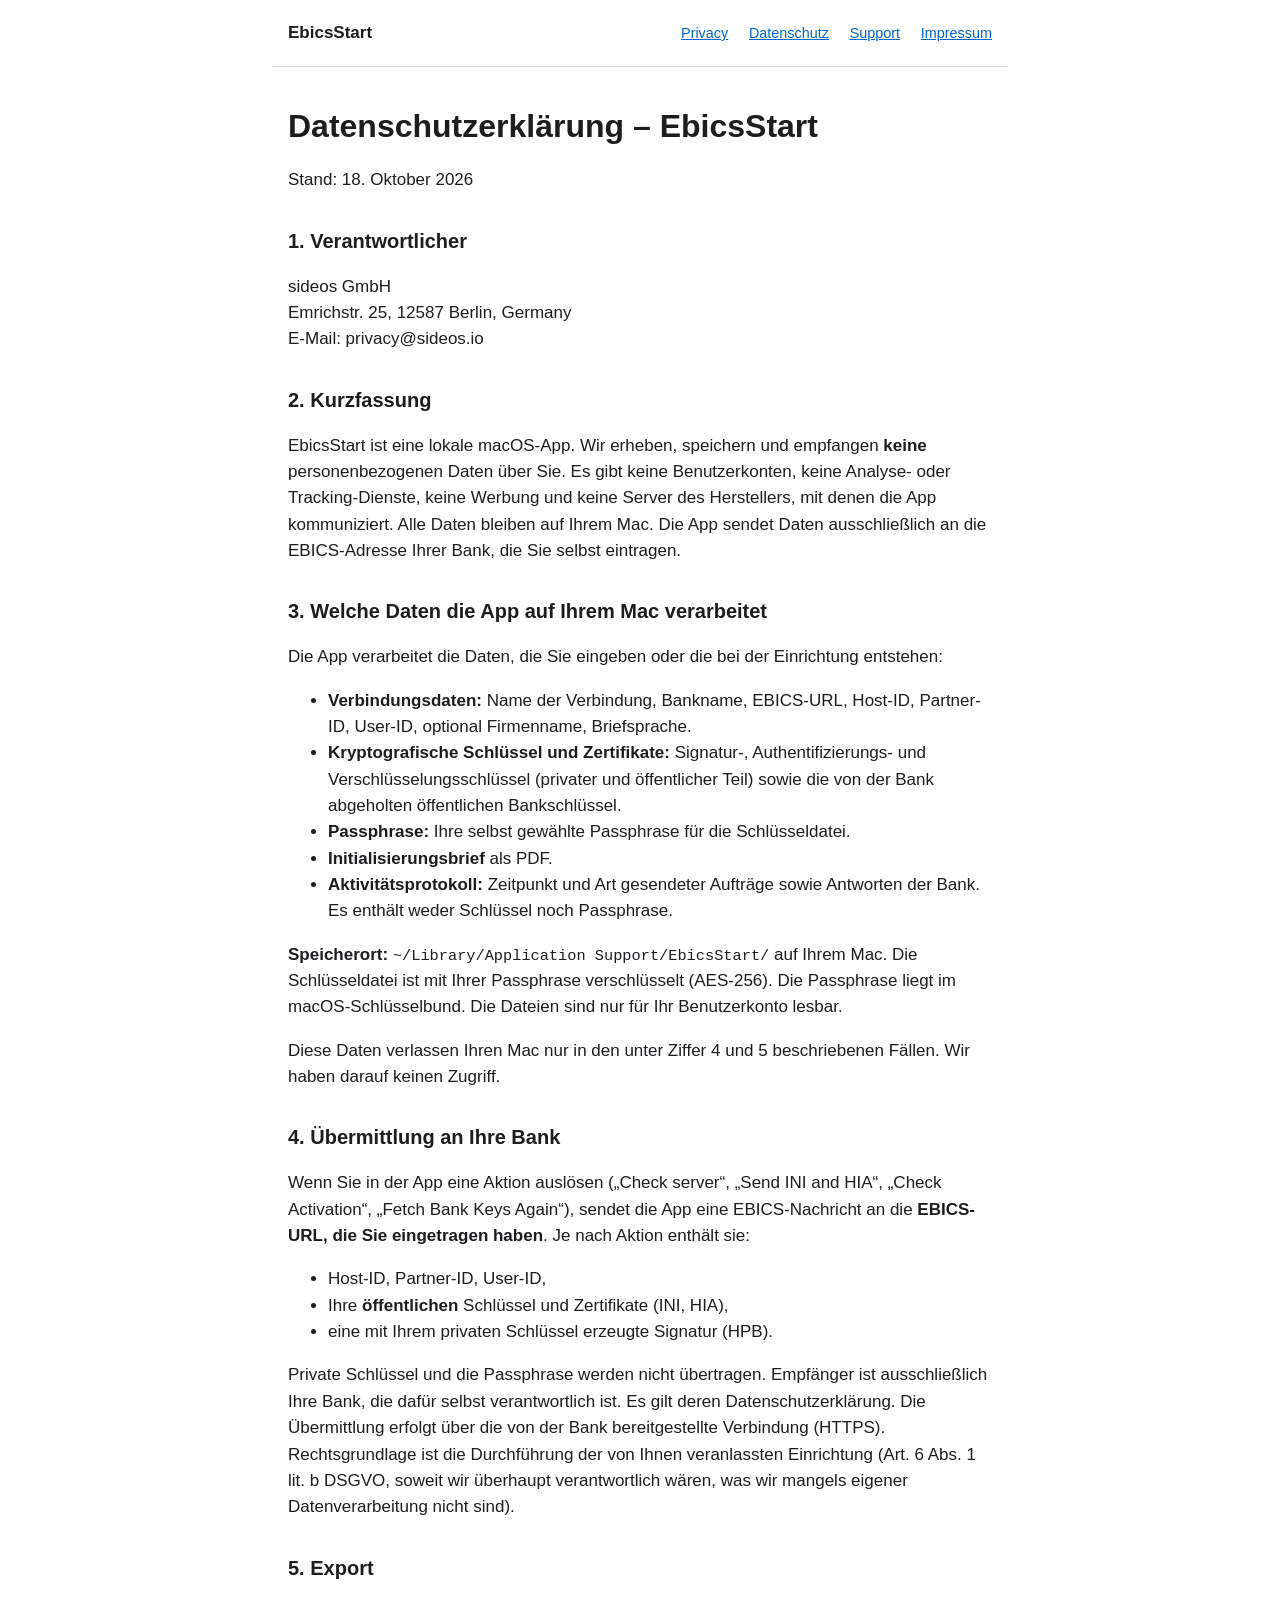
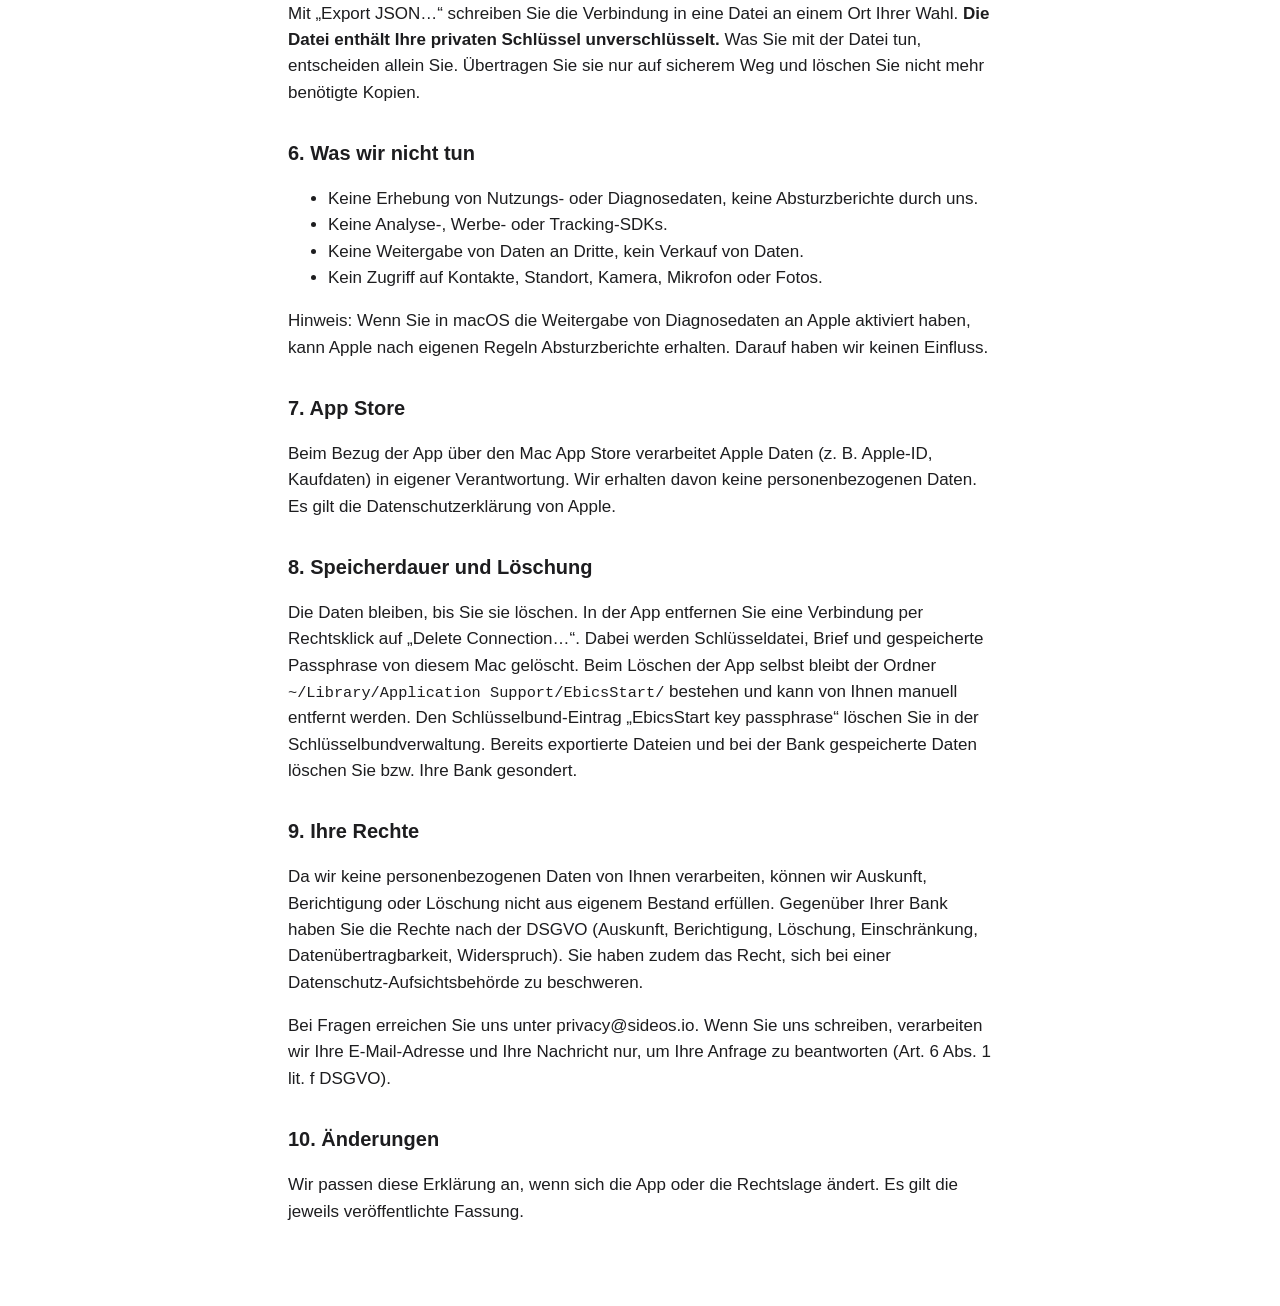
==== datenschutz.html @ fc302c89 "Add privacy policy, support and impressum pages Co-Authored-By: Claude Sonnet 5.5 <noreply@anthropic" ====
<!doctype html>
<html lang="de">
<head>
<meta charset="utf-8">
<meta name="viewport" content="width=device-width, initial-scale=1">
<title>Datenschutzerklärung – EbicsStart</title>
<link rel="stylesheet" href="style.css">
</head>
<body>
<header><a href="index.html">EbicsStart</a>
<nav><a href="privacy.html">Privacy</a> <a href="datenschutz.html">Datenschutz</a> <a href="support.html">Support</a> <a href="impressum.html">Impressum</a></nav></header>
<main>
<h1 id="datenschutzerklärung-ebicsstart">Datenschutzerklärung –
EbicsStart</h1>
<p>Stand: 18. Oktober 2026</p>
<h2 id="verantwortlicher">1. Verantwortlicher</h2>
<p>sideos GmbH<br />
Emrichstr. 25, 12587 Berlin, Germany<br />
E-Mail: privacy@sideos.io</p>
<h2 id="kurzfassung">2. Kurzfassung</h2>
<p>EbicsStart ist eine lokale macOS-App. Wir erheben, speichern und
empfangen <strong>keine</strong> personenbezogenen Daten über Sie. Es
gibt keine Benutzerkonten, keine Analyse- oder Tracking-Dienste, keine
Werbung und keine Server des Herstellers, mit denen die App
kommuniziert. Alle Daten bleiben auf Ihrem Mac. Die App sendet Daten
ausschließlich an die EBICS-Adresse Ihrer Bank, die Sie selbst
eintragen.</p>
<h2 id="welche-daten-die-app-auf-ihrem-mac-verarbeitet">3. Welche Daten
die App auf Ihrem Mac verarbeitet</h2>
<p>Die App verarbeitet die Daten, die Sie eingeben oder die bei der
Einrichtung entstehen:</p>
<ul>
<li><strong>Verbindungsdaten:</strong> Name der Verbindung, Bankname,
EBICS-URL, Host-ID, Partner-ID, User-ID, optional Firmenname,
Briefsprache.</li>
<li><strong>Kryptografische Schlüssel und Zertifikate:</strong>
Signatur-, Authentifizierungs- und Verschlüsselungsschlüssel (privater
und öffentlicher Teil) sowie die von der Bank abgeholten öffentlichen
Bankschlüssel.</li>
<li><strong>Passphrase:</strong> Ihre selbst gewählte Passphrase für die
Schlüsseldatei.</li>
<li><strong>Initialisierungsbrief</strong> als PDF.</li>
<li><strong>Aktivitätsprotokoll:</strong> Zeitpunkt und Art gesendeter
Aufträge sowie Antworten der Bank. Es enthält weder Schlüssel noch
Passphrase.</li>
</ul>
<p><strong>Speicherort:</strong>
<code>~/Library/Application Support/EbicsStart/</code> auf Ihrem Mac.
Die Schlüsseldatei ist mit Ihrer Passphrase verschlüsselt (AES-256). Die
Passphrase liegt im macOS-Schlüsselbund. Die Dateien sind nur für Ihr
Benutzerkonto lesbar.</p>
<p>Diese Daten verlassen Ihren Mac nur in den unter Ziffer 4 und 5
beschriebenen Fällen. Wir haben darauf keinen Zugriff.</p>
<h2 id="übermittlung-an-ihre-bank">4. Übermittlung an Ihre Bank</h2>
<p>Wenn Sie in der App eine Aktion auslösen („Check server“, „Send INI
and HIA“, „Check Activation“, „Fetch Bank Keys Again“), sendet die App
eine EBICS-Nachricht an die <strong>EBICS-URL, die Sie eingetragen
haben</strong>. Je nach Aktion enthält sie:</p>
<ul>
<li>Host-ID, Partner-ID, User-ID,</li>
<li>Ihre <strong>öffentlichen</strong> Schlüssel und Zertifikate (INI,
HIA),</li>
<li>eine mit Ihrem privaten Schlüssel erzeugte Signatur (HPB).</li>
</ul>
<p>Private Schlüssel und die Passphrase werden nicht übertragen.
Empfänger ist ausschließlich Ihre Bank, die dafür selbst verantwortlich
ist. Es gilt deren Datenschutzerklärung. Die Übermittlung erfolgt über
die von der Bank bereitgestellte Verbindung (HTTPS). Rechtsgrundlage ist
die Durchführung der von Ihnen veranlassten Einrichtung (Art. 6 Abs. 1
lit. b DSGVO, soweit wir überhaupt verantwortlich wären, was wir mangels
eigener Datenverarbeitung nicht sind).</p>
<h2 id="export">5. Export</h2>
<p>Mit „Export JSON…“ schreiben Sie die Verbindung in eine Datei an
einem Ort Ihrer Wahl. <strong>Die Datei enthält Ihre privaten Schlüssel
unverschlüsselt.</strong> Was Sie mit der Datei tun, entscheiden allein
Sie. Übertragen Sie sie nur auf sicherem Weg und löschen Sie nicht mehr
benötigte Kopien.</p>
<h2 id="was-wir-nicht-tun">6. Was wir nicht tun</h2>
<ul>
<li>Keine Erhebung von Nutzungs- oder Diagnosedaten, keine
Absturzberichte durch uns.</li>
<li>Keine Analyse-, Werbe- oder Tracking-SDKs.</li>
<li>Keine Weitergabe von Daten an Dritte, kein Verkauf von Daten.</li>
<li>Kein Zugriff auf Kontakte, Standort, Kamera, Mikrofon oder
Fotos.</li>
</ul>
<p>Hinweis: Wenn Sie in macOS die Weitergabe von Diagnosedaten an Apple
aktiviert haben, kann Apple nach eigenen Regeln Absturzberichte
erhalten. Darauf haben wir keinen Einfluss.</p>
<h2 id="app-store">7. App Store</h2>
<p>Beim Bezug der App über den Mac App Store verarbeitet Apple Daten (z.
B. Apple-ID, Kaufdaten) in eigener Verantwortung. Wir erhalten davon
keine personenbezogenen Daten. Es gilt die Datenschutzerklärung von
Apple.</p>
<h2 id="speicherdauer-und-löschung">8. Speicherdauer und Löschung</h2>
<p>Die Daten bleiben, bis Sie sie löschen. In der App entfernen Sie eine
Verbindung per Rechtsklick auf „Delete Connection…“. Dabei werden
Schlüsseldatei, Brief und gespeicherte Passphrase von diesem Mac
gelöscht. Beim Löschen der App selbst bleibt der Ordner
<code>~/Library/Application Support/EbicsStart/</code> bestehen und kann
von Ihnen manuell entfernt werden. Den Schlüsselbund-Eintrag „EbicsStart
key passphrase“ löschen Sie in der Schlüsselbundverwaltung. Bereits
exportierte Dateien und bei der Bank gespeicherte Daten löschen Sie bzw.
Ihre Bank gesondert.</p>
<h2 id="ihre-rechte">9. Ihre Rechte</h2>
<p>Da wir keine personenbezogenen Daten von Ihnen verarbeiten, können
wir Auskunft, Berichtigung oder Löschung nicht aus eigenem Bestand
erfüllen. Gegenüber Ihrer Bank haben Sie die Rechte nach der DSGVO
(Auskunft, Berichtigung, Löschung, Einschränkung, Datenübertragbarkeit,
Widerspruch). Sie haben zudem das Recht, sich bei einer
Datenschutz-Aufsichtsbehörde zu beschweren.</p>
<p>Bei Fragen erreichen Sie uns unter privacy@sideos.io. Wenn Sie uns
schreiben, verarbeiten wir Ihre E-Mail-Adresse und Ihre Nachricht nur,
um Ihre Anfrage zu beantworten (Art. 6 Abs. 1 lit. f DSGVO).</p>
<h2 id="änderungen">10. Änderungen</h2>
<p>Wir passen diese Erklärung an, wenn sich die App oder die Rechtslage
ändert. Es gilt die jeweils veröffentlichte Fassung.</p>
</main>
</body>
</html>
---- style.css ----
:root { --bg:#fff; --fg:#1d1d1f; --muted:#6e6e73; --accent:#0066cc; --line:#d2d2d7; }
@media (prefers-color-scheme: dark) { :root { --bg:#1d1d1f; --fg:#f5f5f7; --muted:#a1a1a6; --accent:#2997ff; --line:#424245; } }
body { margin:0; background:var(--bg); color:var(--fg); font:17px/1.55 -apple-system, BlinkMacSystemFont, "Helvetica Neue", Arial, sans-serif; }
header { display:flex; flex-wrap:wrap; gap:.5rem 1.5rem; justify-content:space-between; max-width:44rem; margin:0 auto; padding:1.25rem 16px; border-bottom:1px solid var(--line); }
header > a { font-weight:600; color:var(--fg); text-decoration:none; }
nav a { margin-right:1rem; font-size:.9rem; }
nav a:last-child { margin-right:0; }
a { color:var(--accent); }
main { max-width:44rem; margin:0 auto; padding:1rem 16px 4rem; }
h1 { font-size:2rem; line-height:1.2; margin-top:1.5rem; }
h2 { font-size:1.25rem; margin-top:2rem; }
code { font:.9em ui-monospace, Menlo, monospace; overflow-wrap:anywhere; }
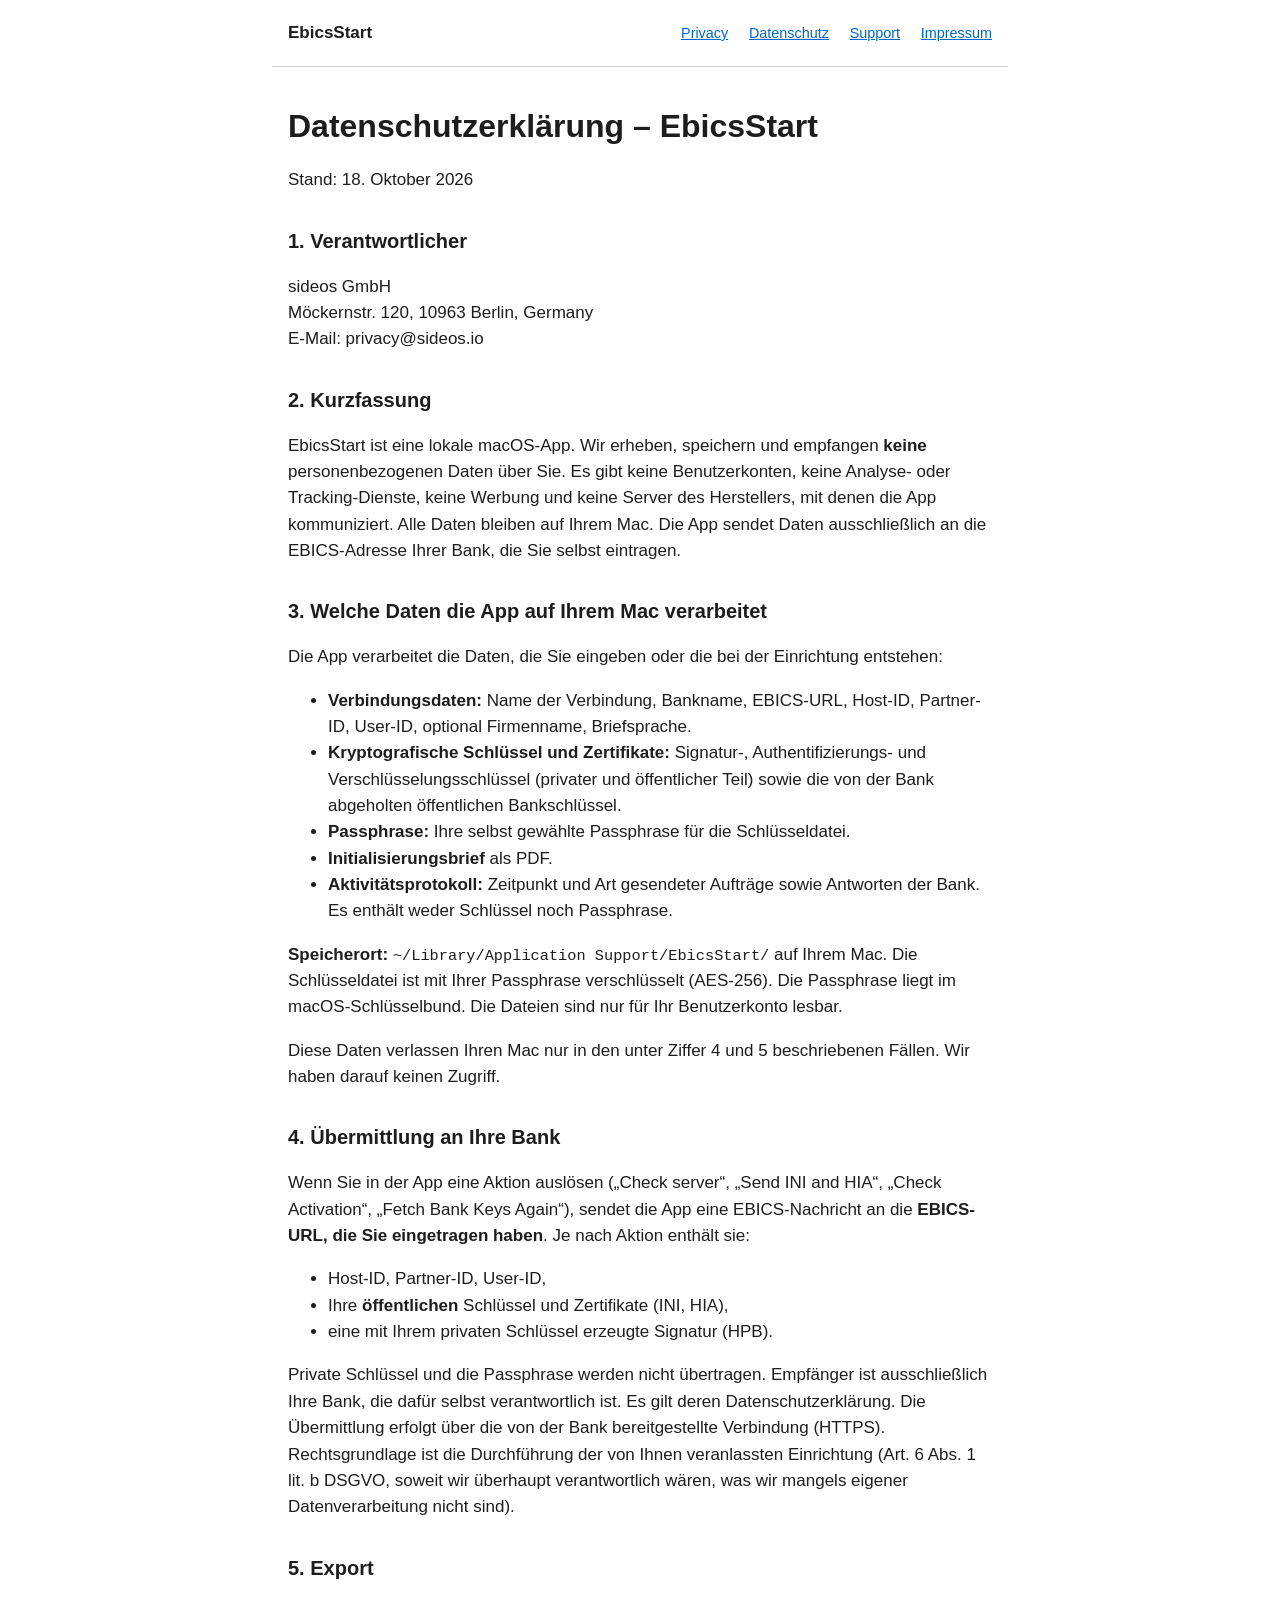
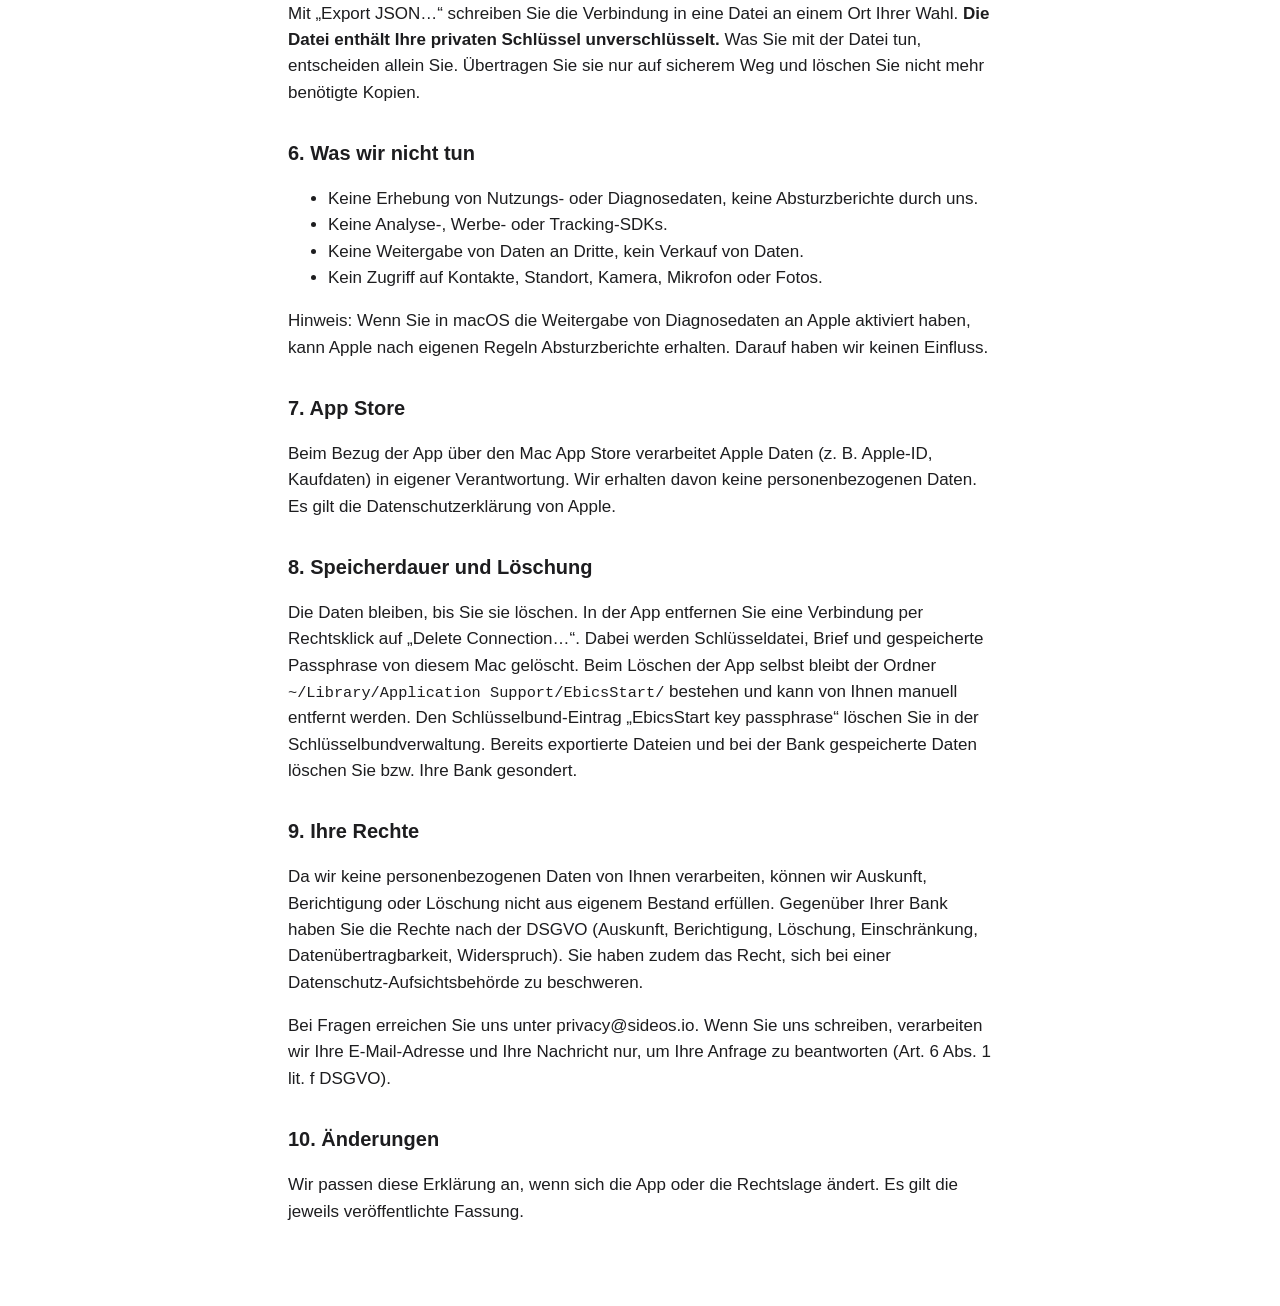
==== commit 221bd981: "Fill in company details Co-Authored-By: Claude Sonnet 5.5 <noreply@anthropic.com>" ====
--- a/datenschutz.html
+++ b/datenschutz.html
@@ -15,7 +15,7 @@
 <p>Stand: 18. Oktober 2026</p>
 <h2 id="verantwortlicher">1. Verantwortlicher</h2>
 <p>sideos GmbH<br />
-Emrichstr. 25, 12587 Berlin, Germany<br />
+Möckernstr. 120, 10963 Berlin, Germany<br />
 E-Mail: privacy@sideos.io</p>
 <h2 id="kurzfassung">2. Kurzfassung</h2>
 <p>EbicsStart ist eine lokale macOS-App. Wir erheben, speichern und
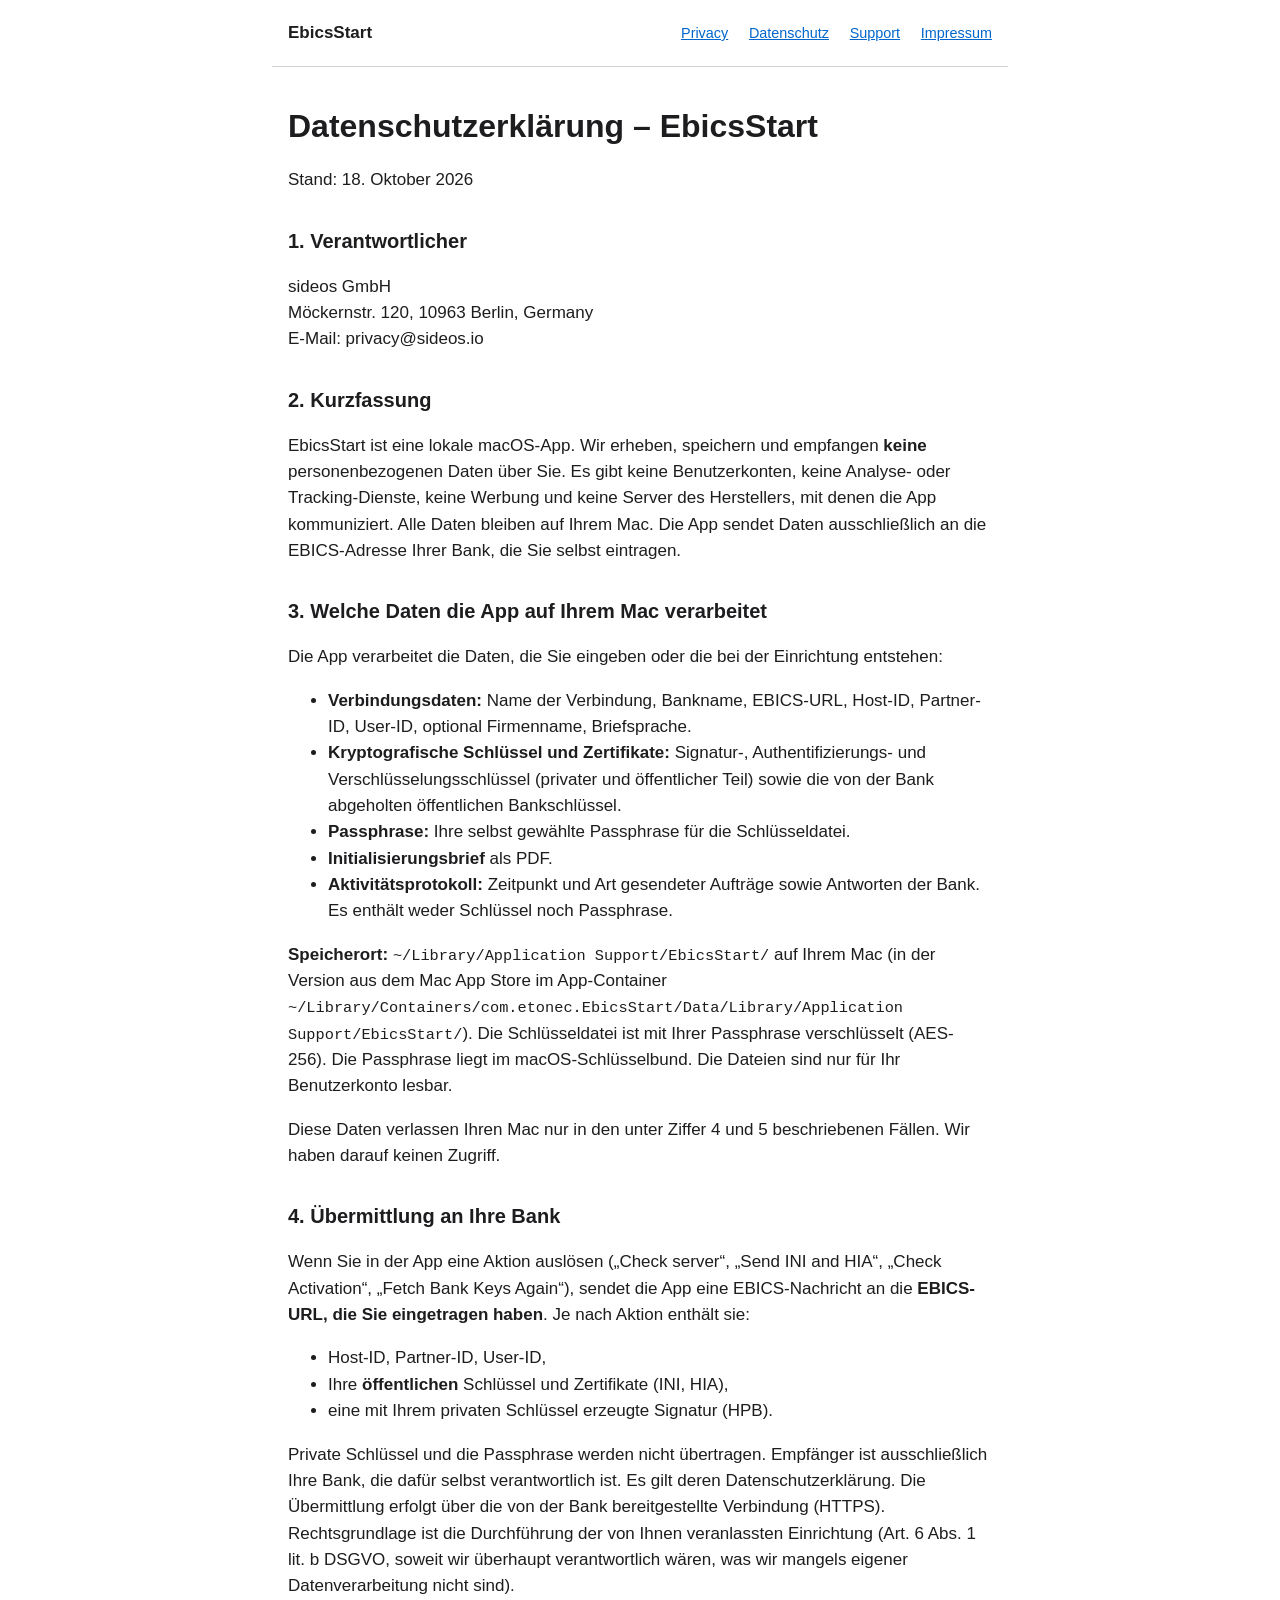
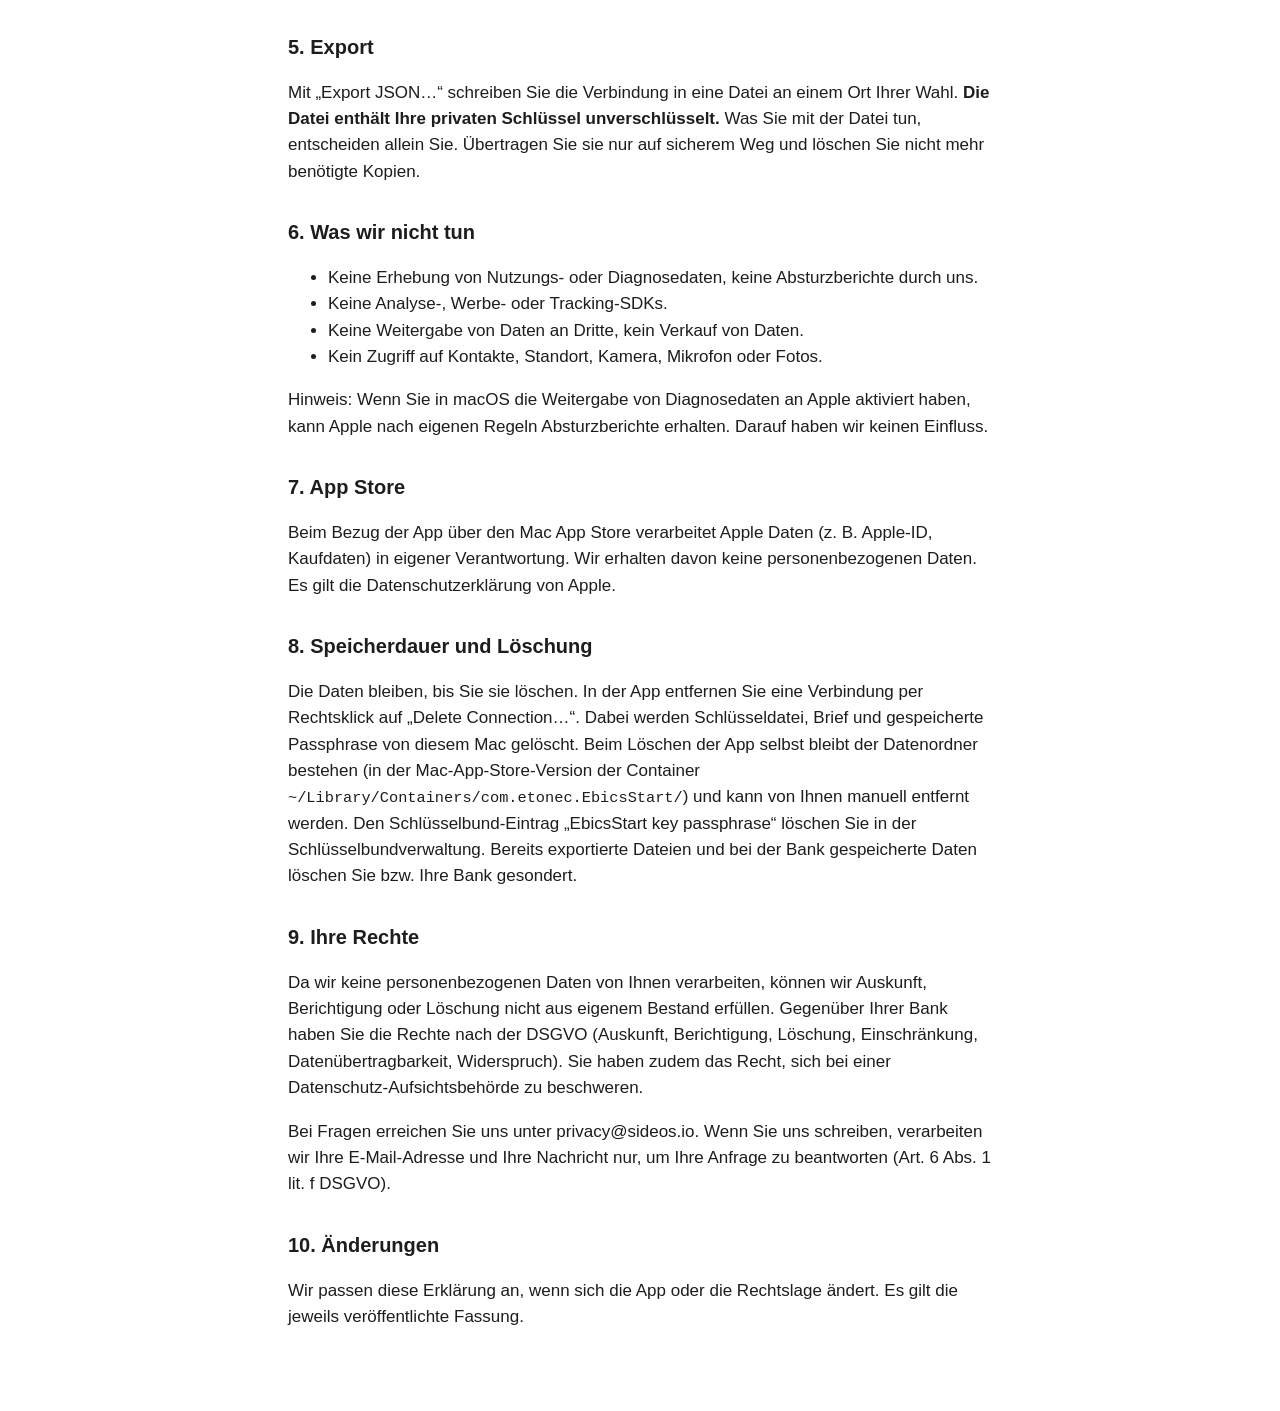
==== commit 219d22cb: "Mention sandbox container path in privacy policy Co-Authored-By: Claude Sonnet 5.5 <noreply@anthropi" ====
--- a/datenschutz.html
+++ b/datenschutz.html
@@ -45,7 +45,9 @@
 Passphrase.</li>
 </ul>
 <p><strong>Speicherort:</strong>
-<code>~/Library/Application Support/EbicsStart/</code> auf Ihrem Mac.
+<code>~/Library/Application Support/EbicsStart/</code> auf Ihrem Mac (in
+der Version aus dem Mac App Store im App-Container
+<code>~/Library/Containers/com.etonec.EbicsStart/Data/Library/Application Support/EbicsStart/</code>).
 Die Schlüsseldatei ist mit Ihrer Passphrase verschlüsselt (AES-256). Die
 Passphrase liegt im macOS-Schlüsselbund. Die Dateien sind nur für Ihr
 Benutzerkonto lesbar.</p>
@@ -96,10 +98,11 @@
 <p>Die Daten bleiben, bis Sie sie löschen. In der App entfernen Sie eine
 Verbindung per Rechtsklick auf „Delete Connection…“. Dabei werden
 Schlüsseldatei, Brief und gespeicherte Passphrase von diesem Mac
-gelöscht. Beim Löschen der App selbst bleibt der Ordner
-<code>~/Library/Application Support/EbicsStart/</code> bestehen und kann
-von Ihnen manuell entfernt werden. Den Schlüsselbund-Eintrag „EbicsStart
-key passphrase“ löschen Sie in der Schlüsselbundverwaltung. Bereits
+gelöscht. Beim Löschen der App selbst bleibt der Datenordner bestehen
+(in der Mac-App-Store-Version der Container
+<code>~/Library/Containers/com.etonec.EbicsStart/</code>) und kann von
+Ihnen manuell entfernt werden. Den Schlüsselbund-Eintrag „EbicsStart key
+passphrase“ löschen Sie in der Schlüsselbundverwaltung. Bereits
 exportierte Dateien und bei der Bank gespeicherte Daten löschen Sie bzw.
 Ihre Bank gesondert.</p>
 <h2 id="ihre-rechte">9. Ihre Rechte</h2>
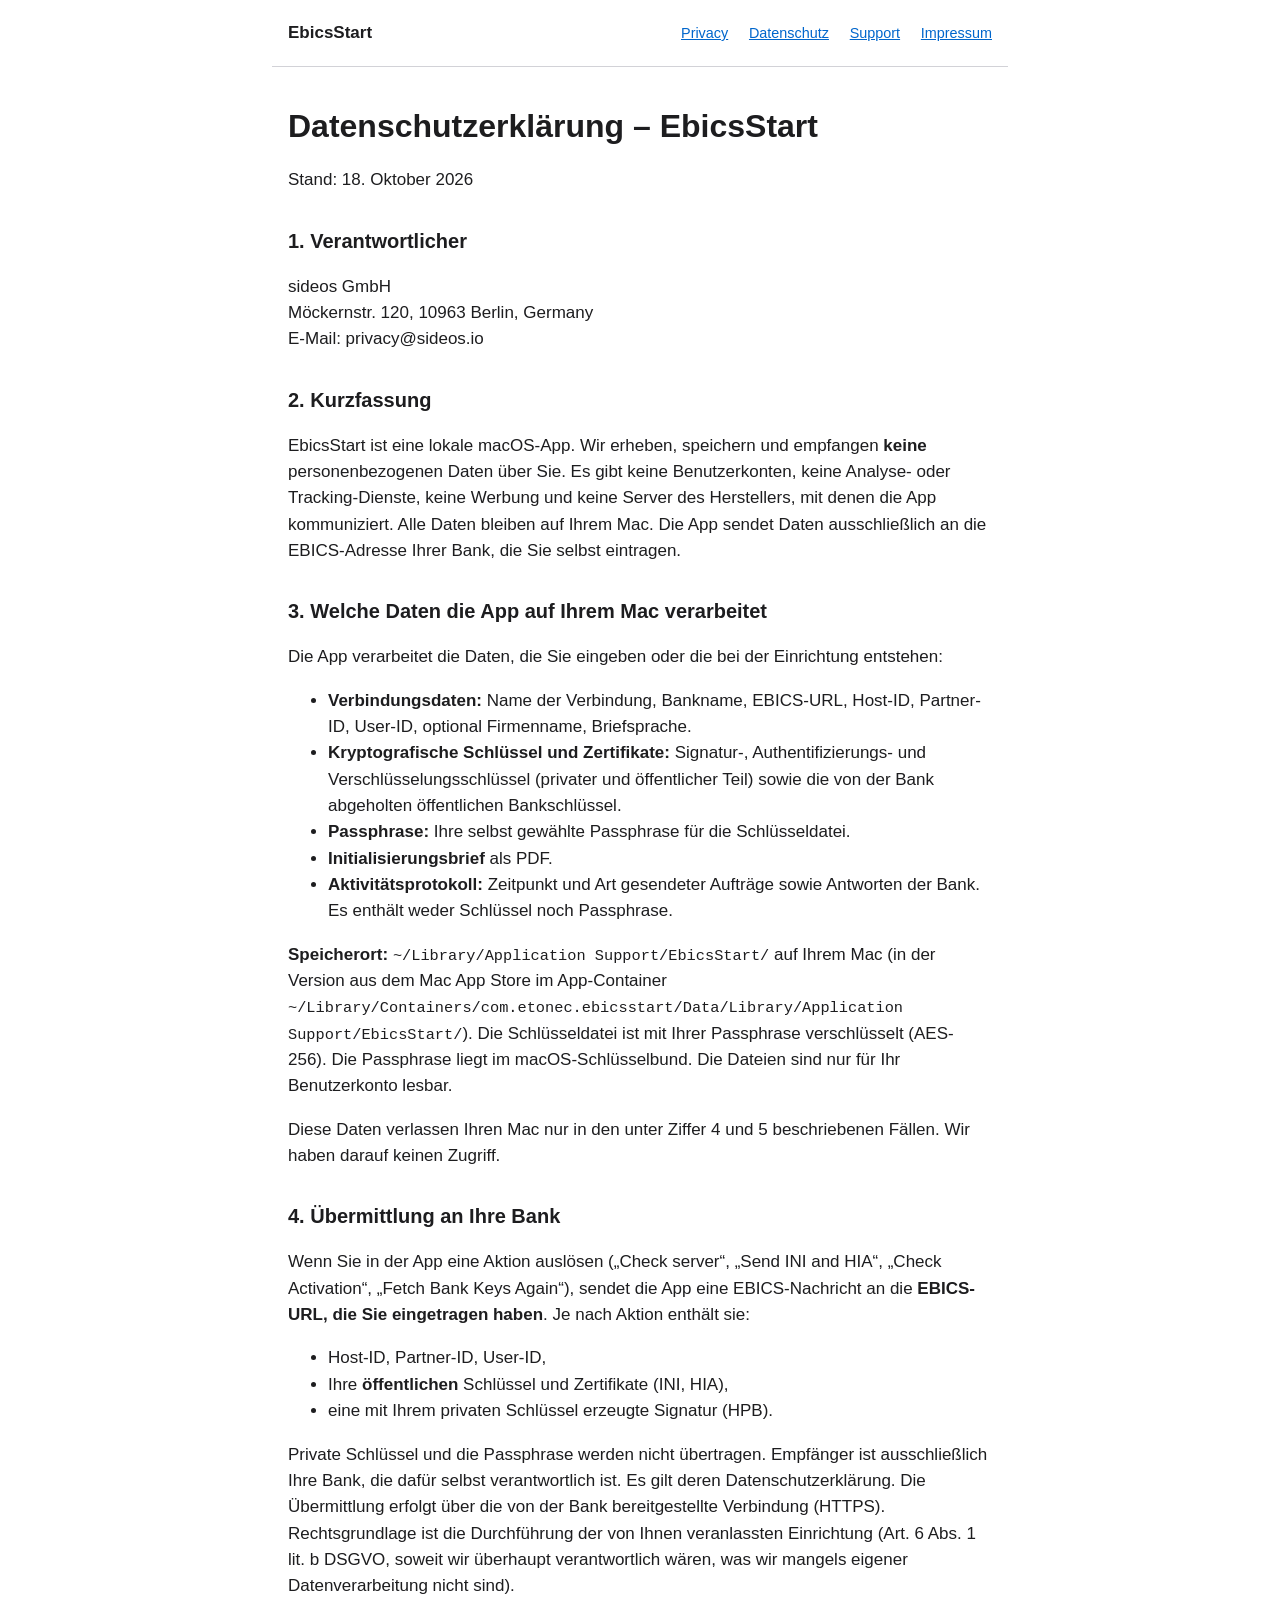
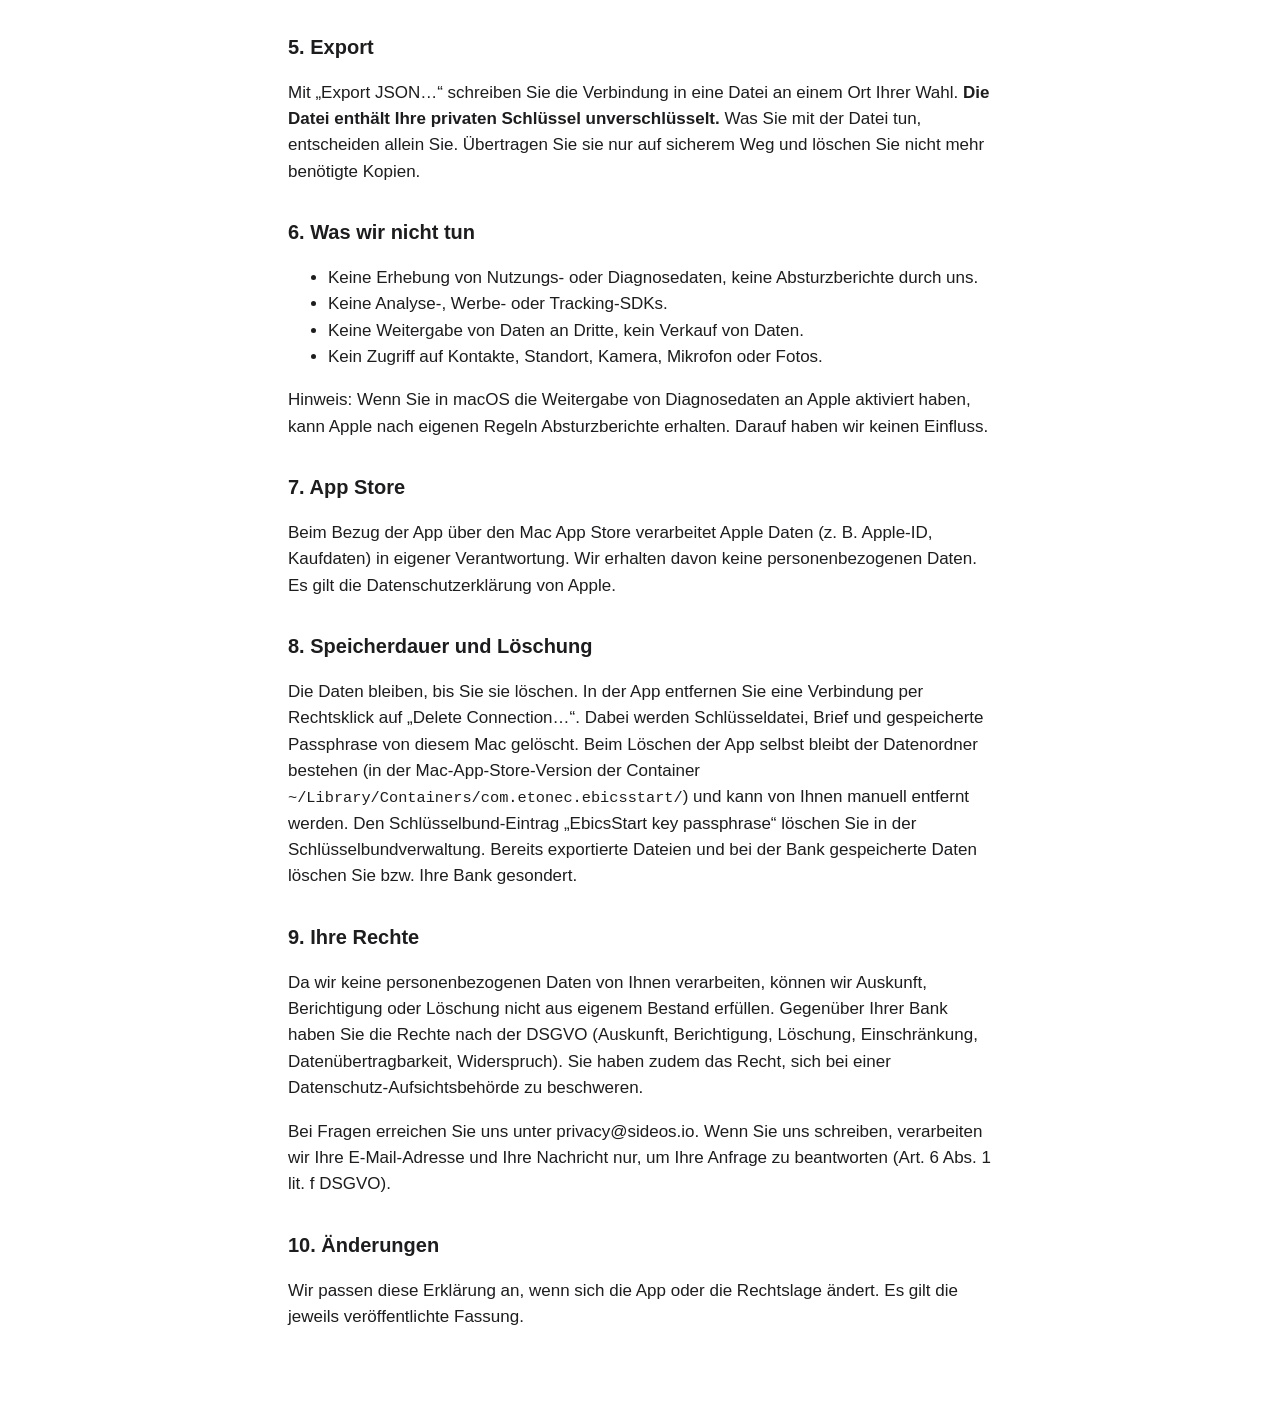
==== commit a284b9d4: "Use lowercase bundle ID in container path Co-Authored-By: Claude Sonnet 5.5 <noreply@anthropic.com>" ====
--- a/datenschutz.html
+++ b/datenschutz.html
@@ -47,7 +47,7 @@
 <p><strong>Speicherort:</strong>
 <code>~/Library/Application Support/EbicsStart/</code> auf Ihrem Mac (in
 der Version aus dem Mac App Store im App-Container
-<code>~/Library/Containers/com.etonec.EbicsStart/Data/Library/Application Support/EbicsStart/</code>).
+<code>~/Library/Containers/com.etonec.ebicsstart/Data/Library/Application Support/EbicsStart/</code>).
 Die Schlüsseldatei ist mit Ihrer Passphrase verschlüsselt (AES-256). Die
 Passphrase liegt im macOS-Schlüsselbund. Die Dateien sind nur für Ihr
 Benutzerkonto lesbar.</p>
@@ -100,7 +100,7 @@
 Schlüsseldatei, Brief und gespeicherte Passphrase von diesem Mac
 gelöscht. Beim Löschen der App selbst bleibt der Datenordner bestehen
 (in der Mac-App-Store-Version der Container
-<code>~/Library/Containers/com.etonec.EbicsStart/</code>) und kann von
+<code>~/Library/Containers/com.etonec.ebicsstart/</code>) und kann von
 Ihnen manuell entfernt werden. Den Schlüsselbund-Eintrag „EbicsStart key
 passphrase“ löschen Sie in der Schlüsselbundverwaltung. Bereits
 exportierte Dateien und bei der Bank gespeicherte Daten löschen Sie bzw.
